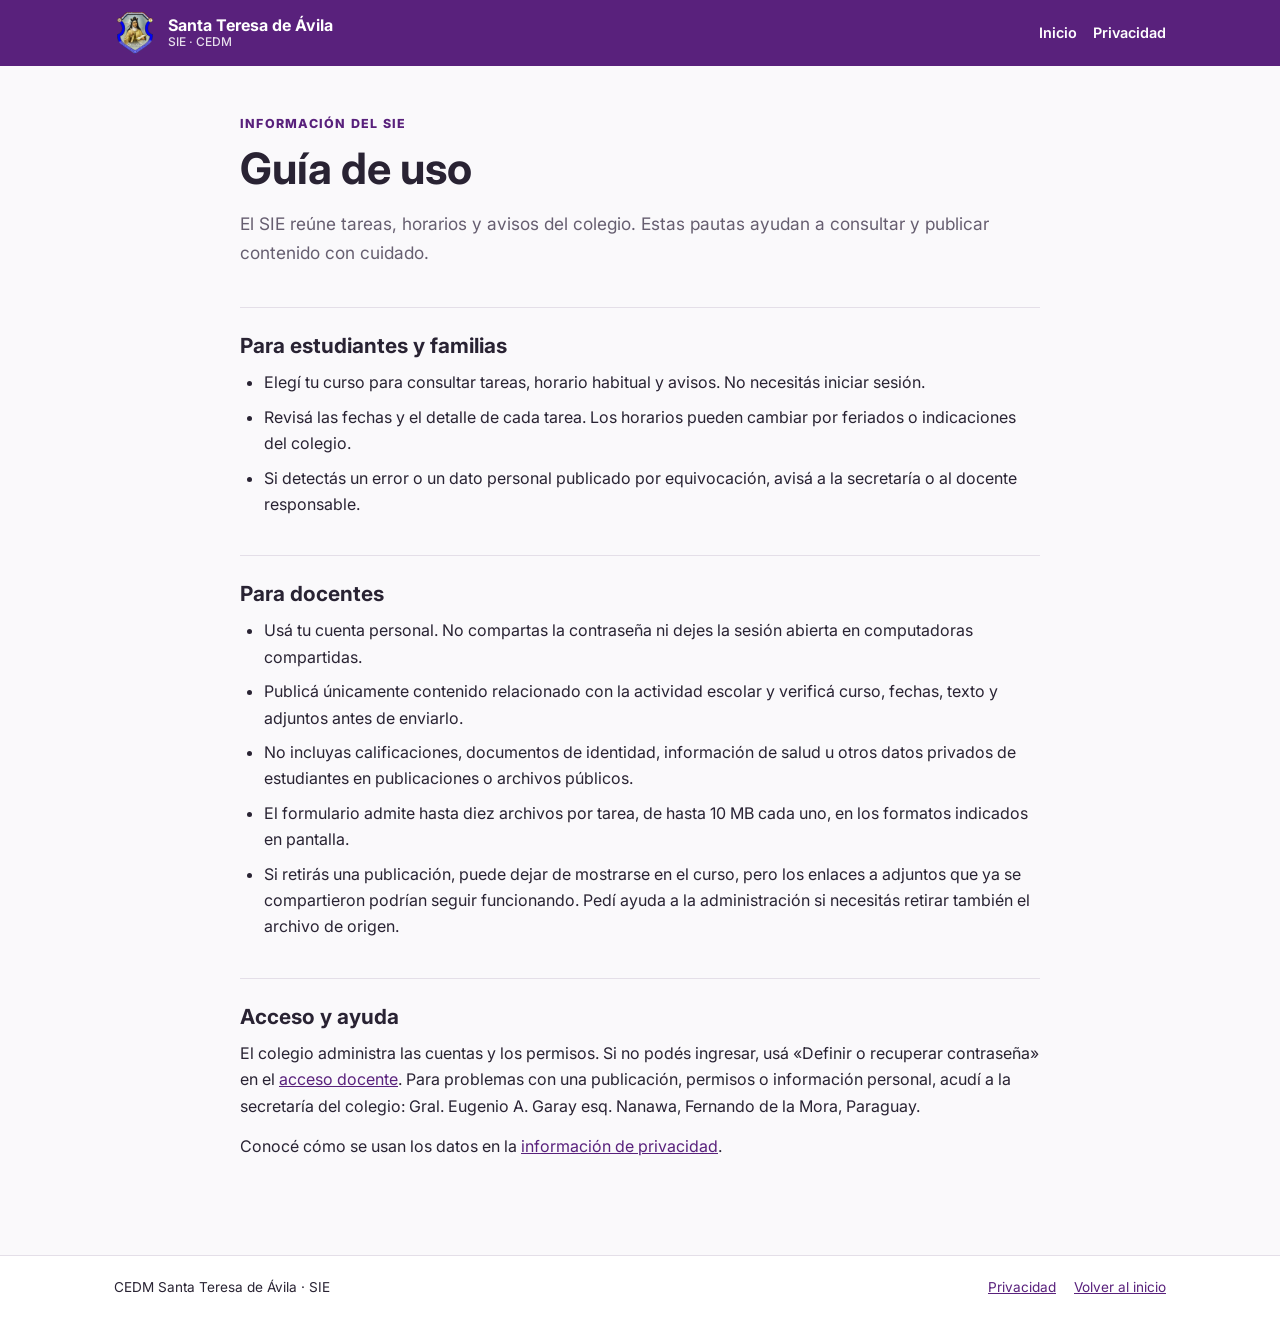
==== guia-de-uso.html @ dfd3d01a "Publicar privacidad y guía de uso del SIE" ====
<!doctype html>
<html lang="es">
<head>
  <meta charset="utf-8">
  <meta name="viewport" content="width=device-width, initial-scale=1">
  <meta name="description" content="Guía breve para consultar y publicar información escolar en el SIE del CEDM Santa Teresa de Ávila.">
  <title>Guía de uso — SIE Santa Teresa de Ávila</title>
  <link rel="icon" type="image/png" href="imagenes/logo.png">
  <link href="https://fonts.googleapis.com/css2?family=Inter:wght@400;500;600;700;800&display=swap" rel="stylesheet">
  <link rel="stylesheet" href="informacion.css">
</head>
<body>
  <header class="site-header">
    <div class="header-inner">
      <a class="brand" href="index.html"><img src="imagenes/insignia.png" alt=""><span>Santa Teresa de Ávila<small>SIE · CEDM</small></span></a>
      <nav class="header-links" aria-label="Navegación de información"><a href="index.html">Inicio</a><a href="privacidad.html">Privacidad</a></nav>
    </div>
  </header>

  <main>
    <p class="eyebrow">Información del SIE</p>
    <h1>Guía de uso</h1>
    <p class="lead">El SIE reúne tareas, horarios y avisos del colegio. Estas pautas ayudan a consultar y publicar contenido con cuidado.</p>

    <section>
      <h2>Para estudiantes y familias</h2>
      <ul>
        <li>Elegí tu curso para consultar tareas, horario habitual y avisos. No necesitás iniciar sesión.</li>
        <li>Revisá las fechas y el detalle de cada tarea. Los horarios pueden cambiar por feriados o indicaciones del colegio.</li>
        <li>Si detectás un error o un dato personal publicado por equivocación, avisá a la secretaría o al docente responsable.</li>
      </ul>
    </section>

    <section>
      <h2>Para docentes</h2>
      <ul>
        <li>Usá tu cuenta personal. No compartas la contraseña ni dejes la sesión abierta en computadoras compartidas.</li>
        <li>Publicá únicamente contenido relacionado con la actividad escolar y verificá curso, fechas, texto y adjuntos antes de enviarlo.</li>
        <li>No incluyas calificaciones, documentos de identidad, información de salud u otros datos privados de estudiantes en publicaciones o archivos públicos.</li>
        <li>El formulario admite hasta diez archivos por tarea, de hasta 10 MB cada uno, en los formatos indicados en pantalla.</li>
        <li>Si retirás una publicación, puede dejar de mostrarse en el curso, pero los enlaces a adjuntos que ya se compartieron podrían seguir funcionando. Pedí ayuda a la administración si necesitás retirar también el archivo de origen.</li>
      </ul>
    </section>

    <section>
      <h2>Acceso y ayuda</h2>
      <p>El colegio administra las cuentas y los permisos. Si no podés ingresar, usá «Definir o recuperar contraseña» en el <a href="login.html">acceso docente</a>. Para problemas con una publicación, permisos o información personal, acudí a la secretaría del colegio: Gral. Eugenio A. Garay esq. Nanawa, Fernando de la Mora, Paraguay.</p>
      <p>Conocé cómo se usan los datos en la <a href="privacidad.html">información de privacidad</a>.</p>
    </section>
  </main>

  <footer class="site-footer"><div class="footer-inner"><span>CEDM Santa Teresa de Ávila · SIE</span><nav class="footer-links" aria-label="Información legal"><a href="privacidad.html">Privacidad</a><a href="index.html">Volver al inicio</a></nav></div></footer>
</body>
</html>
---- informacion.css ----
:root { color-scheme: light; --morado:#59217c; --texto:#292333; --suave:#665e70; --borde:#e4dfe8; }
* { box-sizing:border-box; }
html { scroll-behavior:smooth; }
body { margin:0; min-height:100vh; min-height:100dvh; display:flex; flex-direction:column; background:#faf9fb; color:var(--texto); font-family:Inter,system-ui,-apple-system,"Segoe UI",sans-serif; line-height:1.65; }
a { color:var(--morado); }
a:focus-visible { outline:3px solid #8754ad; outline-offset:4px; }
.site-header { background:var(--morado); color:#fff; }
.header-inner { max-width:1100px; margin:auto; padding:12px 24px; display:flex; justify-content:space-between; align-items:center; gap:24px; }
.brand { display:inline-flex; align-items:center; gap:12px; color:#fff; text-decoration:none; font-weight:700; line-height:1.2; }
.brand img { width:42px; height:42px; object-fit:contain; }
.brand small { display:block; font-size:.75rem; font-weight:500; opacity:.85; }
.header-links { display:flex; flex-wrap:wrap; gap:16px; }
.header-links a { color:#fff; text-decoration:none; font-weight:600; font-size:.9rem; }
.header-links a:hover,.header-links a[aria-current=page] { text-decoration:underline; text-underline-offset:5px; }
main { width:min(100% - 32px,800px); margin:0 auto; flex:1; padding:48px 0 72px; }
.eyebrow { margin:0 0 8px; color:var(--morado); font-size:.78rem; font-weight:800; letter-spacing:.1em; text-transform:uppercase; }
h1 { margin:0 0 16px; font-size:clamp(2rem,5vw,2.7rem); line-height:1.2; }
.lead { margin:0 0 40px; color:var(--suave); font-size:1.08rem; }
section { padding:24px 0; border-top:1px solid var(--borde); }
h2 { margin:0 0 10px; font-size:1.3rem; line-height:1.3; }
p { margin:0 0 14px; }
ul,ol { margin:0 0 14px; padding-left:24px; }
li + li { margin-top:8px; }
.note { padding:18px 20px; background:#f2edf6; border-left:4px solid var(--morado); border-radius:0 8px 8px 0; }
.note p:last-child,section p:last-child { margin-bottom:0; }
.site-footer { border-top:1px solid var(--borde); background:#fff; }
.footer-inner { max-width:1100px; margin:auto; padding:20px 24px; display:flex; justify-content:space-between; align-items:center; flex-wrap:wrap; gap:14px; font-size:.85rem; }
.footer-links { display:flex; gap:18px; flex-wrap:wrap; }
@media(max-width:560px) { .header-inner { padding:12px 16px; align-items:flex-start; flex-direction:column; gap:12px; } .header-links { gap:18px; } main { padding:32px 0 56px; } .footer-inner { padding:20px 16px; } }
@media(prefers-reduced-motion:reduce) { html { scroll-behavior:auto; } }
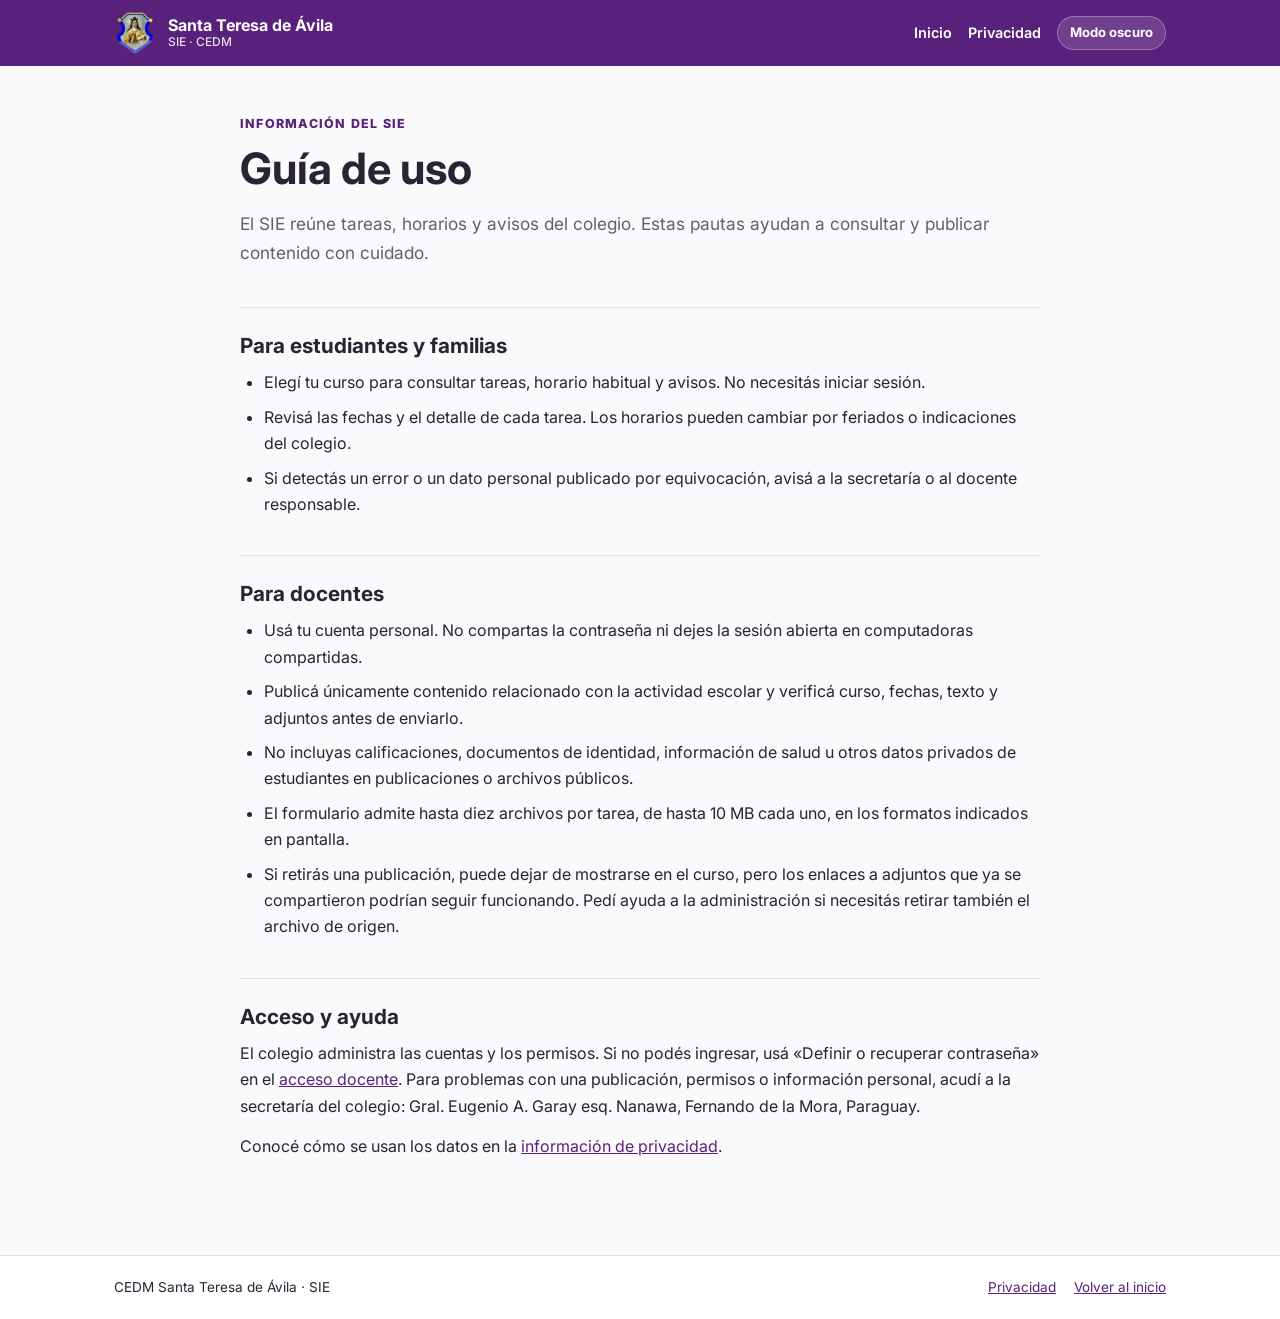
==== commit 7906f7e0: "miedo" ====
--- a/guia-de-uso.html
+++ b/guia-de-uso.html
@@ -7,13 +7,21 @@
   <title>Guía de uso — SIE Santa Teresa de Ávila</title>
   <link rel="icon" type="image/png" href="imagenes/logo.png">
   <link href="https://fonts.googleapis.com/css2?family=Inter:wght@400;500;600;700;800&display=swap" rel="stylesheet">
-  <link rel="stylesheet" href="informacion.css">
+  <link rel="stylesheet" href="informacion.css?v=3">
+  <script>(function(){try{localStorage.removeItem('sie-theme');var t=sessionStorage.getItem('sie-theme')==='dark'?'dark':'light';document.documentElement.setAttribute('data-theme',t);document.documentElement.style.colorScheme=t;}catch(e){document.documentElement.setAttribute('data-theme','light');}})();</script>
+  <script src="config.js?v=4"></script>
 </head>
 <body>
   <header class="site-header">
     <div class="header-inner">
       <a class="brand" href="index.html"><img src="imagenes/insignia.png" alt=""><span>Santa Teresa de Ávila<small>SIE · CEDM</small></span></a>
-      <nav class="header-links" aria-label="Navegación de información"><a href="index.html">Inicio</a><a href="privacidad.html">Privacidad</a></nav>
+      <nav class="header-links" aria-label="Navegación de información">
+        <a href="index.html">Inicio</a>
+        <a href="privacidad.html">Privacidad</a>
+        <button type="button" class="theme-toggle-btn" data-theme-toggle aria-label="Activar modo oscuro" aria-pressed="false" title="Activar modo oscuro">
+          <span data-theme-label>Modo oscuro</span>
+        </button>
+      </nav>
     </div>
   </header>
 
--- a/informacion.css
+++ b/informacion.css
@@ -28,3 +28,13 @@
 .footer-links { display:flex; gap:18px; flex-wrap:wrap; }
 @media(max-width:560px) { .header-inner { padding:12px 16px; align-items:flex-start; flex-direction:column; gap:12px; } .header-links { gap:18px; } main { padding:32px 0 56px; } .footer-inner { padding:20px 16px; } }
 @media(prefers-reduced-motion:reduce) { html { scroll-behavior:auto; } }
+
+html[data-theme="dark"] { color-scheme: dark; --morado:#c996ff; --texto:#f3eef8; --suave:#b8acc7; --borde:#332843; }
+html[data-theme="dark"] body { background:#120e1a; color:var(--texto); }
+html[data-theme="dark"] .site-header { background:linear-gradient(135deg,#431660 0%,#2d0e42 100%); border-bottom:1px solid rgba(216,180,254,.16); }
+html[data-theme="dark"] .note { background:#231b32; border-left-color:var(--morado); }
+html[data-theme="dark"] .site-footer { background:#161120; border-top-color:var(--borde); }
+.header-links { align-items:center; }
+.theme-toggle-btn { height:34px; padding:0 12px; border-radius:999px; background:rgba(255,255,255,.14); border:1px solid rgba(255,255,255,.28); color:#fff; font:inherit; font-size:.82rem; font-weight:700; cursor:pointer; }
+.theme-toggle-btn:hover { background:rgba(255,255,255,.24); }
+html[data-theme="dark"] .theme-toggle-btn { background:rgba(216,180,254,.22); border-color:rgba(233,213,255,.48); color:#f5f0ff; }
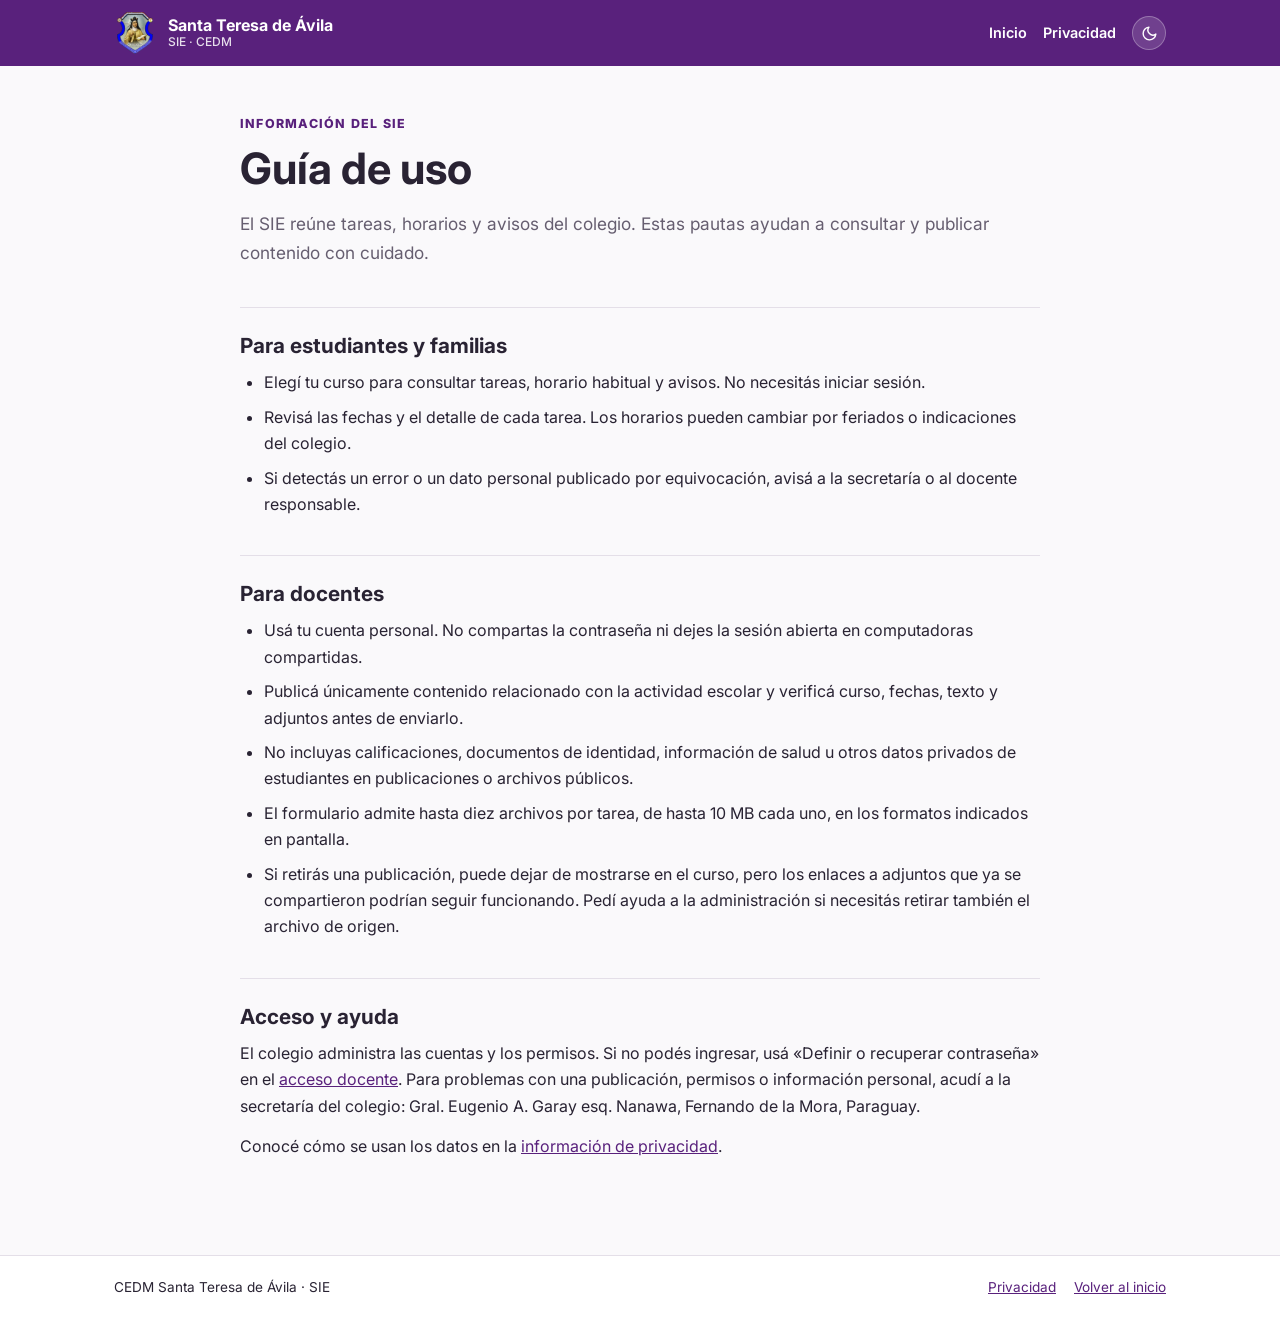
==== commit b7aed8ac: "Modo" ====
--- a/guia-de-uso.html
+++ b/guia-de-uso.html
@@ -1,25 +1,44 @@
 <!doctype html>
 <html lang="es">
+
 <head>
   <meta charset="utf-8">
   <meta name="viewport" content="width=device-width, initial-scale=1">
-  <meta name="description" content="Guía breve para consultar y publicar información escolar en el SIE del CEDM Santa Teresa de Ávila.">
+  <meta name="description"
+    content="Guía breve para consultar y publicar información escolar en el SIE del CEDM Santa Teresa de Ávila.">
   <title>Guía de uso — SIE Santa Teresa de Ávila</title>
   <link rel="icon" type="image/png" href="imagenes/logo.png">
   <link href="https://fonts.googleapis.com/css2?family=Inter:wght@400;500;600;700;800&display=swap" rel="stylesheet">
-  <link rel="stylesheet" href="informacion.css?v=3">
-  <script>(function(){try{localStorage.removeItem('sie-theme');var t=sessionStorage.getItem('sie-theme')==='dark'?'dark':'light';document.documentElement.setAttribute('data-theme',t);document.documentElement.style.colorScheme=t;}catch(e){document.documentElement.setAttribute('data-theme','light');}})();</script>
-  <script src="config.js?v=4"></script>
+  <link rel="stylesheet" href="informacion.css?v=4">
+  <script src="config.js?v=5"></script>
 </head>
+
 <body>
   <header class="site-header">
     <div class="header-inner">
-      <a class="brand" href="index.html"><img src="imagenes/insignia.png" alt=""><span>Santa Teresa de Ávila<small>SIE · CEDM</small></span></a>
+      <a class="brand" href="index.html"><img src="imagenes/insignia.png" alt=""><span>Santa Teresa de Ávila<small>SIE ·
+            CEDM</small></span></a>
       <nav class="header-links" aria-label="Navegación de información">
         <a href="index.html">Inicio</a>
         <a href="privacidad.html">Privacidad</a>
-        <button type="button" class="theme-toggle-btn" data-theme-toggle aria-label="Activar modo oscuro" aria-pressed="false" title="Activar modo oscuro">
-          <span data-theme-label>Modo oscuro</span>
+        <button type="button" class="theme-toggle-btn" data-theme-toggle aria-label="Activar modo oscuro"
+          aria-pressed="false" title="Activar modo oscuro">
+          <svg class="theme-icon theme-icon-moon" viewBox="0 0 24 24" fill="none" stroke="currentColor" stroke-width="2"
+            stroke-linecap="round" stroke-linejoin="round" aria-hidden="true">
+            <path d="M21 12.79A9 9 0 1 1 11.21 3 7 7 0 0 0 21 12.79z"></path>
+          </svg>
+          <svg class="theme-icon theme-icon-sun" viewBox="0 0 24 24" fill="none" stroke="currentColor" stroke-width="2"
+            stroke-linecap="round" stroke-linejoin="round" aria-hidden="true">
+            <circle cx="12" cy="12" r="5"></circle>
+            <line x1="12" y1="1" x2="12" y2="3"></line>
+            <line x1="12" y1="21" x2="12" y2="23"></line>
+            <line x1="4.22" y1="4.22" x2="5.64" y2="5.64"></line>
+            <line x1="18.36" y1="18.36" x2="19.78" y2="19.78"></line>
+            <line x1="1" y1="12" x2="3" y2="12"></line>
+            <line x1="21" y1="12" x2="23" y2="12"></line>
+            <line x1="4.22" y1="19.78" x2="5.64" y2="18.36"></line>
+            <line x1="18.36" y1="5.64" x2="19.78" y2="4.22"></line>
+          </svg>
         </button>
       </nav>
     </div>
@@ -28,35 +47,52 @@
   <main>
     <p class="eyebrow">Información del SIE</p>
     <h1>Guía de uso</h1>
-    <p class="lead">El SIE reúne tareas, horarios y avisos del colegio. Estas pautas ayudan a consultar y publicar contenido con cuidado.</p>
+    <p class="lead">El SIE reúne tareas, horarios y avisos del colegio. Estas pautas ayudan a consultar y publicar
+      contenido con cuidado.</p>
 
     <section>
       <h2>Para estudiantes y familias</h2>
       <ul>
         <li>Elegí tu curso para consultar tareas, horario habitual y avisos. No necesitás iniciar sesión.</li>
-        <li>Revisá las fechas y el detalle de cada tarea. Los horarios pueden cambiar por feriados o indicaciones del colegio.</li>
-        <li>Si detectás un error o un dato personal publicado por equivocación, avisá a la secretaría o al docente responsable.</li>
+        <li>Revisá las fechas y el detalle de cada tarea. Los horarios pueden cambiar por feriados o indicaciones del
+          colegio.</li>
+        <li>Si detectás un error o un dato personal publicado por equivocación, avisá a la secretaría o al docente
+          responsable.</li>
       </ul>
     </section>
 
     <section>
       <h2>Para docentes</h2>
       <ul>
-        <li>Usá tu cuenta personal. No compartas la contraseña ni dejes la sesión abierta en computadoras compartidas.</li>
-        <li>Publicá únicamente contenido relacionado con la actividad escolar y verificá curso, fechas, texto y adjuntos antes de enviarlo.</li>
-        <li>No incluyas calificaciones, documentos de identidad, información de salud u otros datos privados de estudiantes en publicaciones o archivos públicos.</li>
-        <li>El formulario admite hasta diez archivos por tarea, de hasta 10 MB cada uno, en los formatos indicados en pantalla.</li>
-        <li>Si retirás una publicación, puede dejar de mostrarse en el curso, pero los enlaces a adjuntos que ya se compartieron podrían seguir funcionando. Pedí ayuda a la administración si necesitás retirar también el archivo de origen.</li>
+        <li>Usá tu cuenta personal. No compartas la contraseña ni dejes la sesión abierta en computadoras compartidas.
+        </li>
+        <li>Publicá únicamente contenido relacionado con la actividad escolar y verificá curso, fechas, texto y adjuntos
+          antes de enviarlo.</li>
+        <li>No incluyas calificaciones, documentos de identidad, información de salud u otros datos privados de
+          estudiantes en publicaciones o archivos públicos.</li>
+        <li>El formulario admite hasta diez archivos por tarea, de hasta 10 MB cada uno, en los formatos indicados en
+          pantalla.</li>
+        <li>Si retirás una publicación, puede dejar de mostrarse en el curso, pero los enlaces a adjuntos que ya se
+          compartieron podrían seguir funcionando. Pedí ayuda a la administración si necesitás retirar también el
+          archivo de origen.</li>
       </ul>
     </section>
 
     <section>
       <h2>Acceso y ayuda</h2>
-      <p>El colegio administra las cuentas y los permisos. Si no podés ingresar, usá «Definir o recuperar contraseña» en el <a href="login.html">acceso docente</a>. Para problemas con una publicación, permisos o información personal, acudí a la secretaría del colegio: Gral. Eugenio A. Garay esq. Nanawa, Fernando de la Mora, Paraguay.</p>
+      <p>El colegio administra las cuentas y los permisos. Si no podés ingresar, usá «Definir o recuperar contraseña» en
+        el <a href="login.html">acceso docente</a>. Para problemas con una publicación, permisos o información personal,
+        acudí a la secretaría del colegio: Gral. Eugenio A. Garay esq. Nanawa, Fernando de la Mora, Paraguay.</p>
       <p>Conocé cómo se usan los datos en la <a href="privacidad.html">información de privacidad</a>.</p>
     </section>
   </main>
 
-  <footer class="site-footer"><div class="footer-inner"><span>CEDM Santa Teresa de Ávila · SIE</span><nav class="footer-links" aria-label="Información legal"><a href="privacidad.html">Privacidad</a><a href="index.html">Volver al inicio</a></nav></div></footer>
+  <footer class="site-footer">
+    <div class="footer-inner"><span>CEDM Santa Teresa de Ávila · SIE</span>
+      <nav class="footer-links" aria-label="Información legal"><a href="privacidad.html">Privacidad</a><a
+          href="index.html">Volver al inicio</a></nav>
+    </div>
+  </footer>
 </body>
-</html>
+
+</html>
--- a/informacion.css
+++ b/informacion.css
@@ -31,10 +31,14 @@
 
 html[data-theme="dark"] { color-scheme: dark; --morado:#c996ff; --texto:#f3eef8; --suave:#b8acc7; --borde:#332843; }
 html[data-theme="dark"] body { background:#120e1a; color:var(--texto); }
-html[data-theme="dark"] .site-header { background:linear-gradient(135deg,#431660 0%,#2d0e42 100%); border-bottom:1px solid rgba(216,180,254,.16); }
+html[data-theme="dark"] .site-header { background:linear-gradient(135deg,#521d73 0%,#3d1457 100%); border-bottom:1px solid rgba(216,180,254,.22); }
 html[data-theme="dark"] .note { background:#231b32; border-left-color:var(--morado); }
 html[data-theme="dark"] .site-footer { background:#161120; border-top-color:var(--borde); }
 .header-links { align-items:center; }
-.theme-toggle-btn { height:34px; padding:0 12px; border-radius:999px; background:rgba(255,255,255,.14); border:1px solid rgba(255,255,255,.28); color:#fff; font:inherit; font-size:.82rem; font-weight:700; cursor:pointer; }
+.theme-toggle-btn { width:34px; height:34px; min-width:34px; min-height:34px; padding:0; border-radius:999px; background:rgba(255,255,255,.14); border:1px solid rgba(255,255,255,.28); color:#fff; display:inline-flex; align-items:center; justify-content:center; cursor:pointer; }
 .theme-toggle-btn:hover { background:rgba(255,255,255,.24); }
+.theme-toggle-btn .theme-icon { width:17px; height:17px; display:block; pointer-events:none; }
+.theme-toggle-btn .theme-icon-sun { display:none; }
 html[data-theme="dark"] .theme-toggle-btn { background:rgba(216,180,254,.22); border-color:rgba(233,213,255,.48); color:#f5f0ff; }
+html[data-theme="dark"] .theme-toggle-btn .theme-icon-moon { display:none; }
+html[data-theme="dark"] .theme-toggle-btn .theme-icon-sun { display:block; color:#fde047; }
